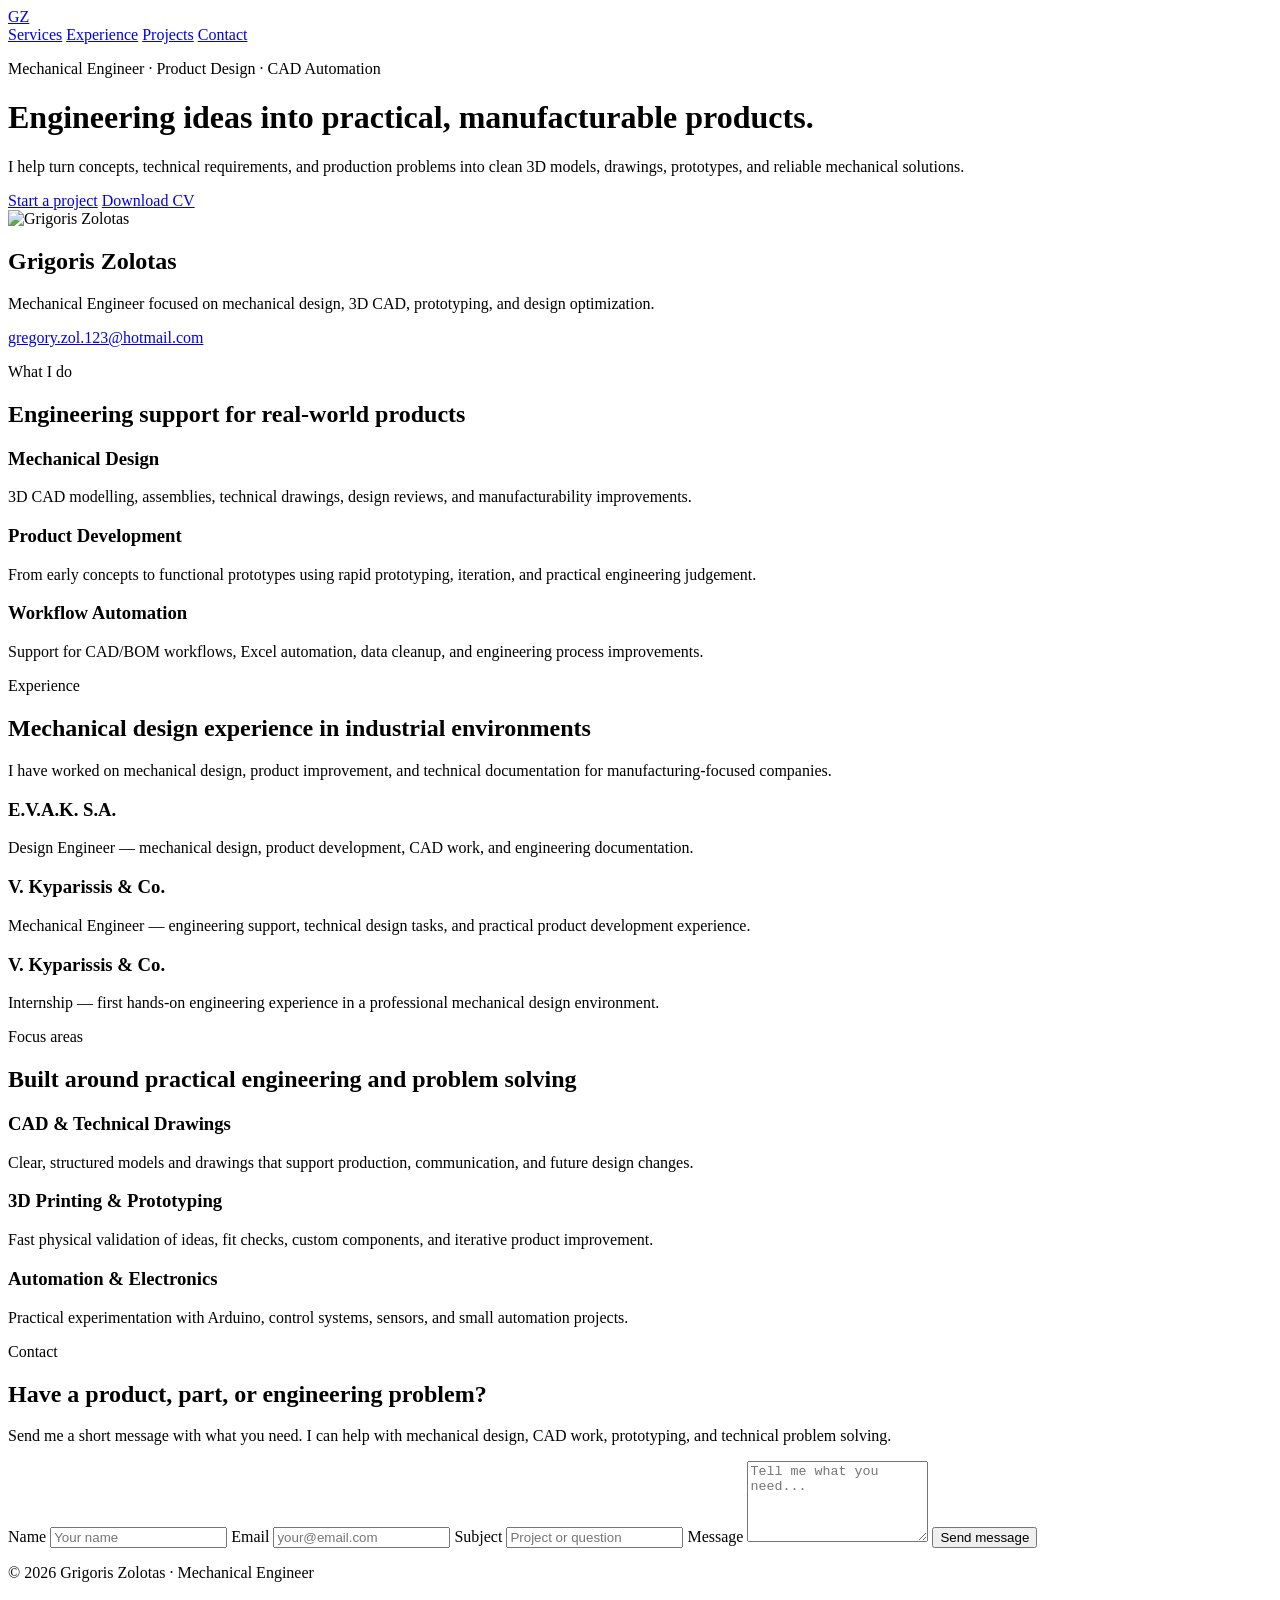
==== index.html @ 6bb9b3ea "Create upgraded English website version" ====
<!DOCTYPE html>
<html lang="en">
<head>
    <meta charset="UTF-8">
    <meta name="viewport" content="width=device-width, initial-scale=1.0">
    <meta name="description" content="Grigoris Zolotas is a mechanical engineer and product design specialist focused on 3D CAD, mechanical design, prototyping, and engineering problem solving.">
    <title>Grigoris Zolotas | Mechanical Engineer & Product Designer</title>
    <link rel="stylesheet" href="styles.css">
</head>
<body>
    <header class="hero" id="home">
        <nav class="navbar" aria-label="Main navigation">
            <a class="logo" href="#home">GZ</a>
            <div class="nav-links">
                <a href="#services">Services</a>
                <a href="#experience">Experience</a>
                <a href="#projects">Projects</a>
                <a href="#contact">Contact</a>
            </div>
        </nav>

        <div class="hero-grid">
            <div class="hero-copy">
                <p class="eyebrow">Mechanical Engineer · Product Design · CAD Automation</p>
                <h1>Engineering ideas into practical, manufacturable products.</h1>
                <p class="hero-text">I help turn concepts, technical requirements, and production problems into clean 3D models, drawings, prototypes, and reliable mechanical solutions.</p>
                <div class="hero-actions">
                    <a class="button primary" href="#contact">Start a project</a>
                    <a class="button secondary" href="Grigoris%20Zolotas.pdf" download>Download CV</a>
                </div>
            </div>

            <aside class="profile-card" aria-label="Profile summary">
                <img src="grigoris.jpg" alt="Grigoris Zolotas" class="profile-img">
                <h2>Grigoris Zolotas</h2>
                <p>Mechanical Engineer focused on mechanical design, 3D CAD, prototyping, and design optimization.</p>
                <a href="mailto:gregory.zol.123@hotmail.com">gregory.zol.123@hotmail.com</a>
            </aside>
        </div>
    </header>

    <main>
        <section class="section" id="services">
            <div class="section-heading">
                <p class="eyebrow">What I do</p>
                <h2>Engineering support for real-world products</h2>
            </div>
            <div class="cards three-columns">
                <article class="card">
                    <h3>Mechanical Design</h3>
                    <p>3D CAD modelling, assemblies, technical drawings, design reviews, and manufacturability improvements.</p>
                </article>
                <article class="card">
                    <h3>Product Development</h3>
                    <p>From early concepts to functional prototypes using rapid prototyping, iteration, and practical engineering judgement.</p>
                </article>
                <article class="card">
                    <h3>Workflow Automation</h3>
                    <p>Support for CAD/BOM workflows, Excel automation, data cleanup, and engineering process improvements.</p>
                </article>
            </div>
        </section>

        <section class="section split" id="experience">
            <div>
                <p class="eyebrow">Experience</p>
                <h2>Mechanical design experience in industrial environments</h2>
                <p>I have worked on mechanical design, product improvement, and technical documentation for manufacturing-focused companies.</p>
            </div>
            <div class="timeline">
                <article>
                    <h3>E.V.A.K. S.A.</h3>
                    <p>Design Engineer — mechanical design, product development, CAD work, and engineering documentation.</p>
                </article>
                <article>
                    <h3>V. Kyparissis & Co.</h3>
                    <p>Mechanical Engineer — engineering support, technical design tasks, and practical product development experience.</p>
                </article>
                <article>
                    <h3>V. Kyparissis & Co.</h3>
                    <p>Internship — first hands-on engineering experience in a professional mechanical design environment.</p>
                </article>
            </div>
        </section>

        <section class="section dark" id="projects">
            <div class="section-heading">
                <p class="eyebrow">Focus areas</p>
                <h2>Built around practical engineering and problem solving</h2>
            </div>
            <div class="cards three-columns">
                <article class="card dark-card">
                    <h3>CAD & Technical Drawings</h3>
                    <p>Clear, structured models and drawings that support production, communication, and future design changes.</p>
                </article>
                <article class="card dark-card">
                    <h3>3D Printing & Prototyping</h3>
                    <p>Fast physical validation of ideas, fit checks, custom components, and iterative product improvement.</p>
                </article>
                <article class="card dark-card">
                    <h3>Automation & Electronics</h3>
                    <p>Practical experimentation with Arduino, control systems, sensors, and small automation projects.</p>
                </article>
            </div>
        </section>

        <section class="section contact-section" id="contact">
            <div>
                <p class="eyebrow">Contact</p>
                <h2>Have a product, part, or engineering problem?</h2>
                <p>Send me a short message with what you need. I can help with mechanical design, CAD work, prototyping, and technical problem solving.</p>
            </div>

            <form class="contact-form" action="https://formspree.io/f/xovjndza" method="POST">
                <label for="name">Name</label>
                <input type="text" id="name" name="name" placeholder="Your name" required>

                <label for="email">Email</label>
                <input type="email" id="email" name="email" placeholder="your@email.com" required>

                <label for="subject">Subject</label>
                <input type="text" id="subject" name="subject" placeholder="Project or question" required>

                <label for="message">Message</label>
                <textarea id="message" name="message" rows="5" placeholder="Tell me what you need..." required></textarea>

                <button class="button primary" type="submit">Send message</button>
            </form>
        </section>
    </main>

    <footer class="footer">
        <p>© 2026 Grigoris Zolotas · Mechanical Engineer</p>
        <p><a href="mailto:gregory.zol.123@hotmail.com">gregory.zol.123@hotmail.com</a></p>
    </footer>
</body>
</html>
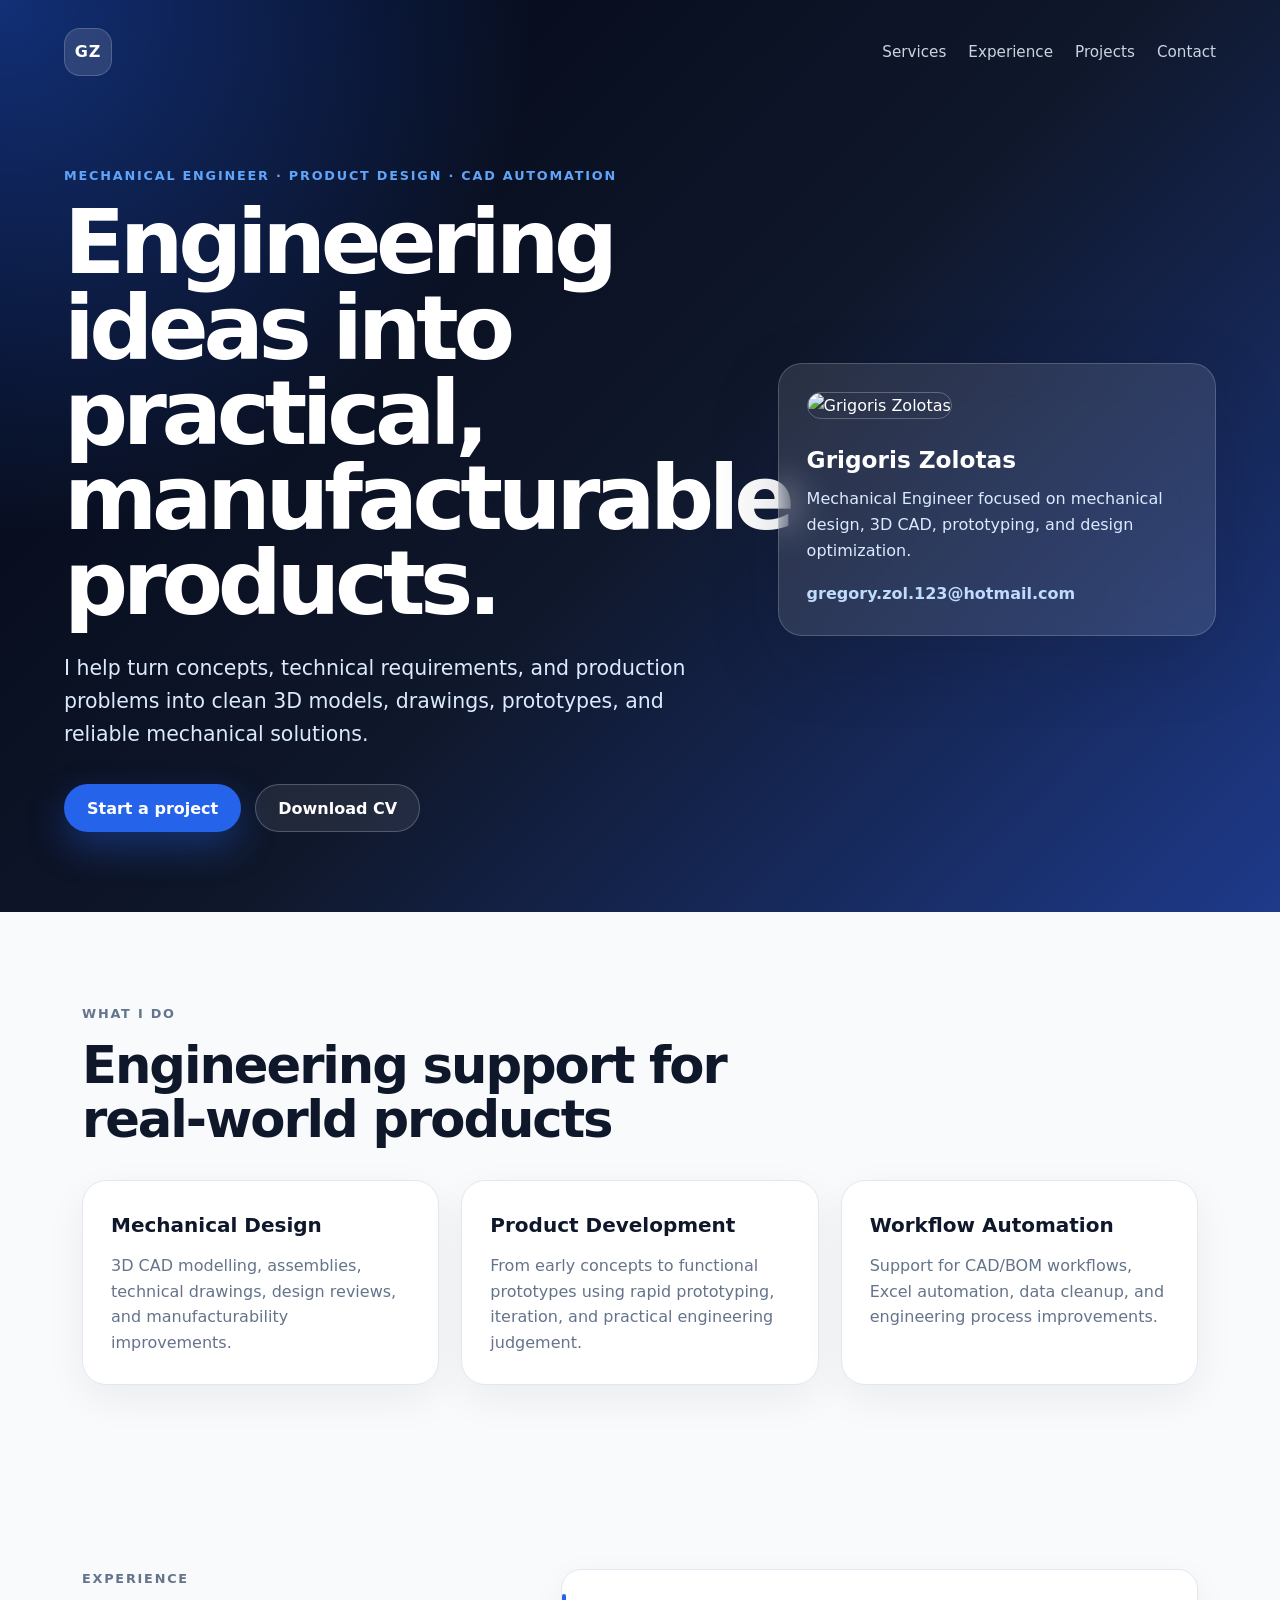
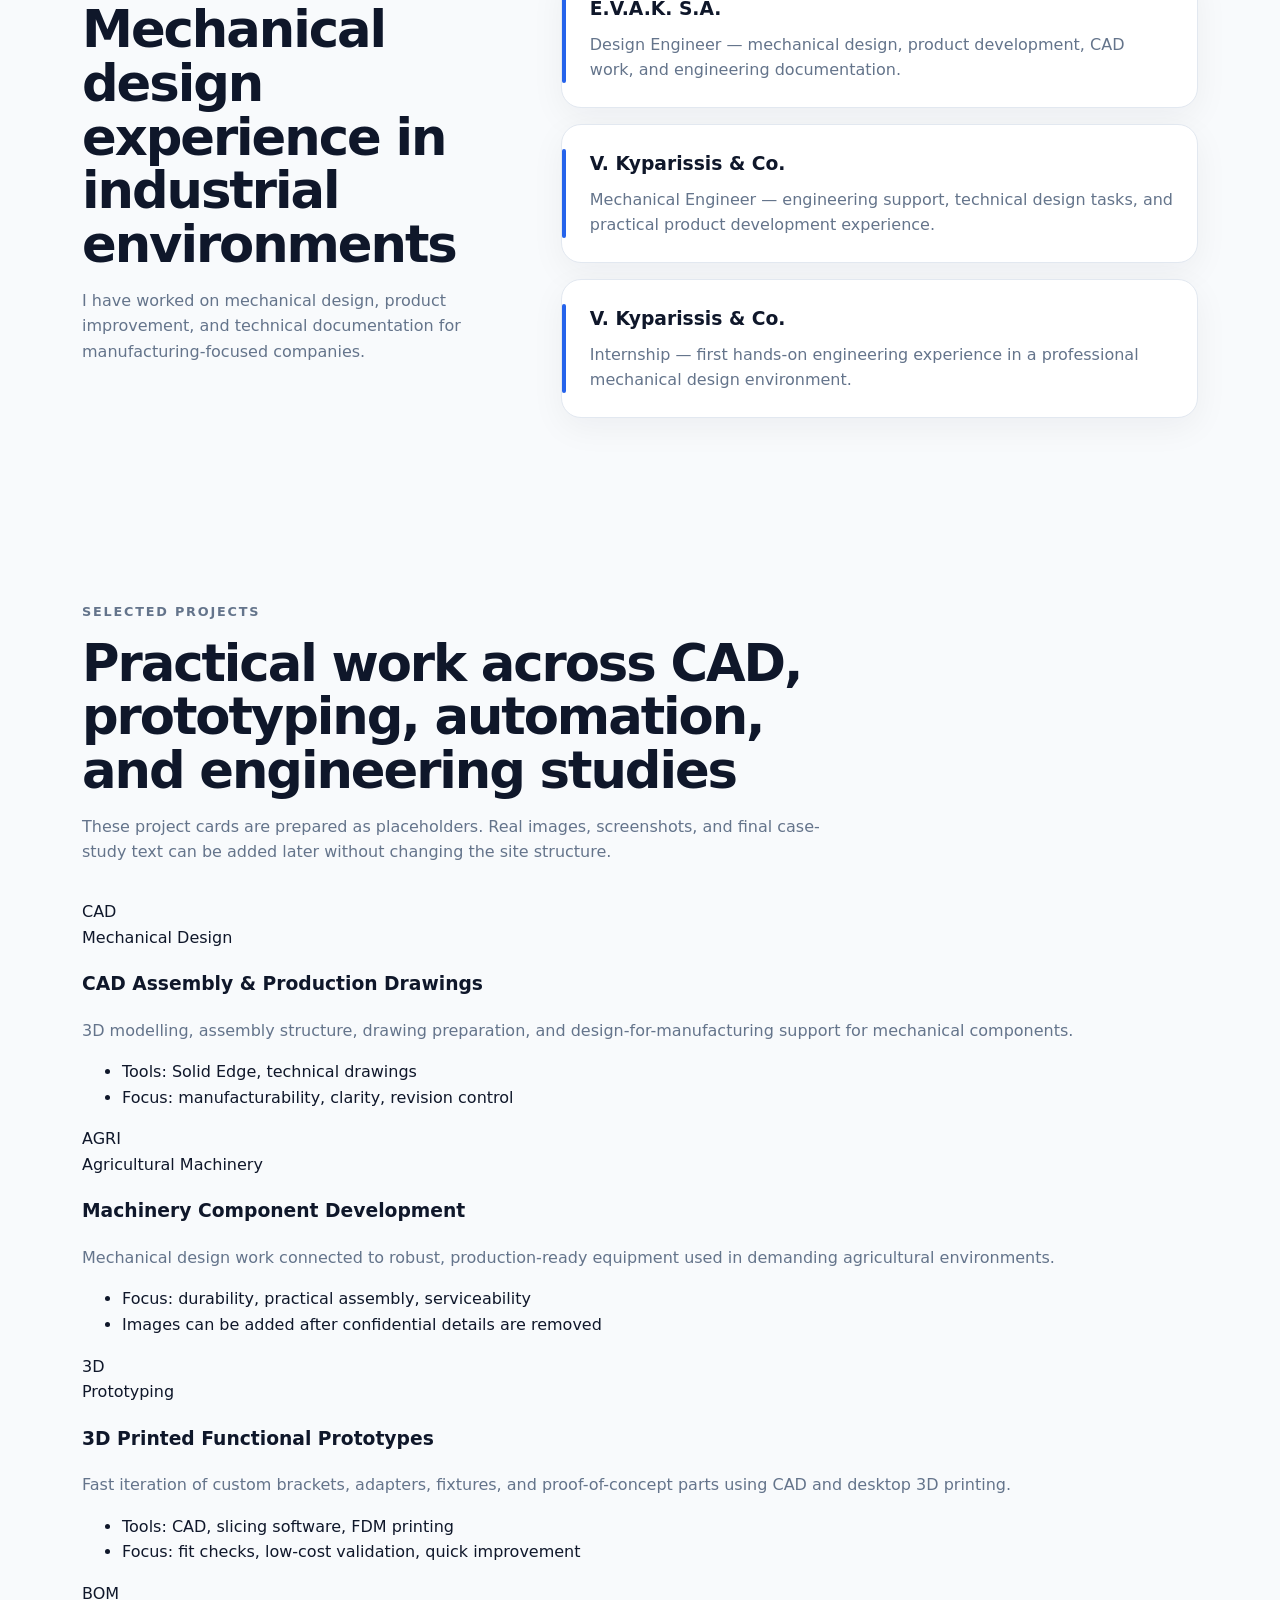
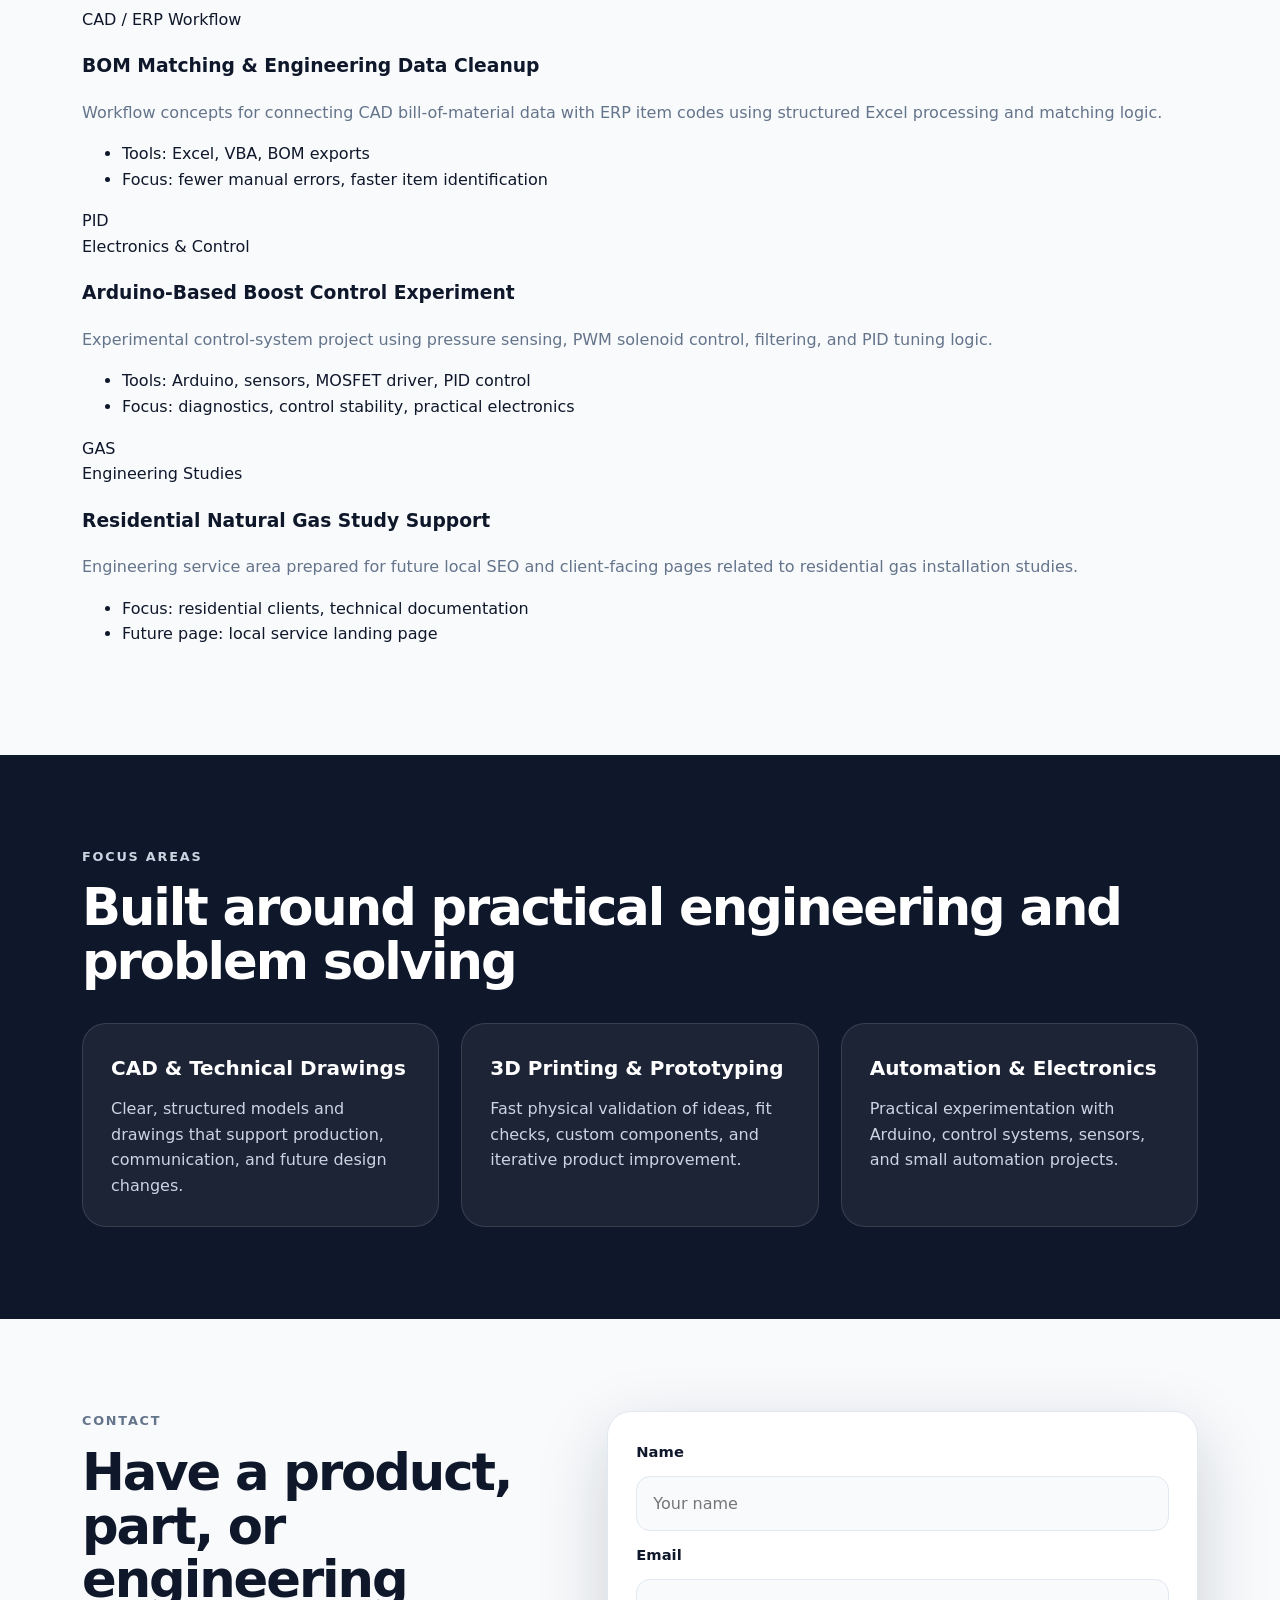
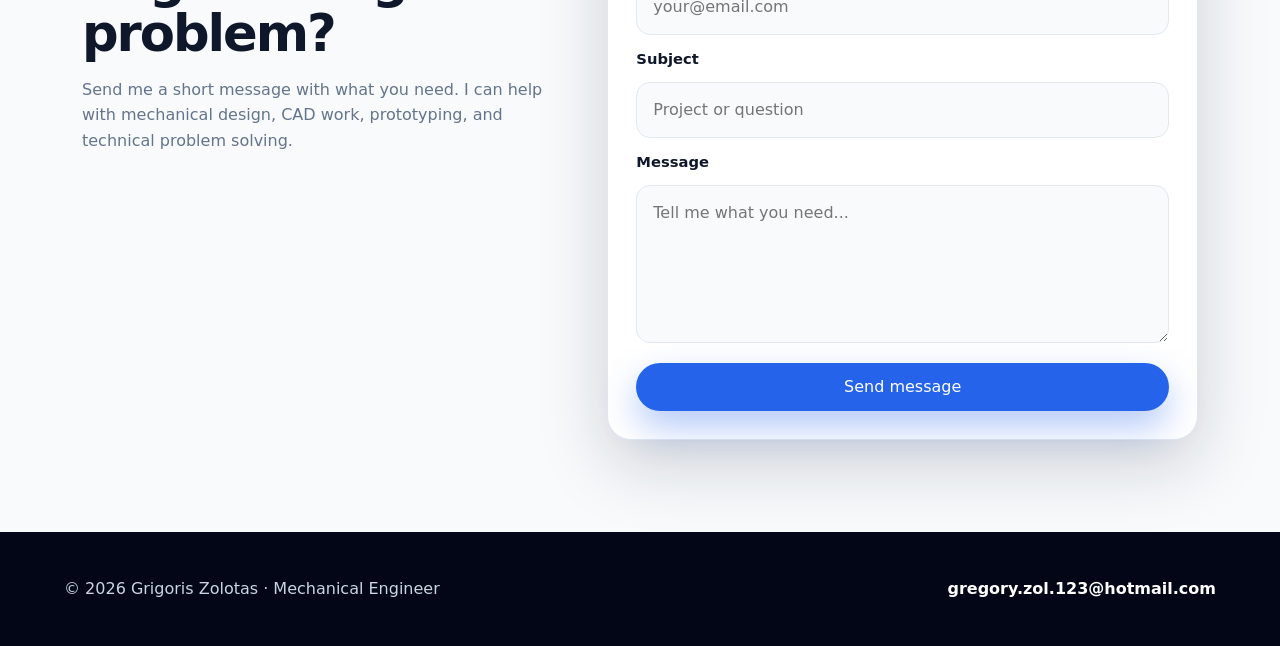
==== commit 259ca875: "Add selected projects placeholder section" ====
--- a/index.html
+++ b/index.html
@@ -14,7 +14,7 @@
             <div class="nav-links">
                 <a href="#services">Services</a>
                 <a href="#experience">Experience</a>
-                <a href="#projects">Projects</a>
+                <a href="#selected-projects">Projects</a>
                 <a href="#contact">Contact</a>
             </div>
         </nav>
@@ -83,6 +83,94 @@
             </div>
         </section>
 
+        <section class="section projects-section" id="selected-projects">
+            <div class="section-heading">
+                <p class="eyebrow">Selected projects</p>
+                <h2>Practical work across CAD, prototyping, automation, and engineering studies</h2>
+                <p>These project cards are prepared as placeholders. Real images, screenshots, and final case-study text can be added later without changing the site structure.</p>
+            </div>
+
+            <div class="project-grid">
+                <article class="project-card">
+                    <div class="project-visual">CAD</div>
+                    <div class="project-content">
+                        <span class="project-tag">Mechanical Design</span>
+                        <h3>CAD Assembly & Production Drawings</h3>
+                        <p>3D modelling, assembly structure, drawing preparation, and design-for-manufacturing support for mechanical components.</p>
+                        <ul>
+                            <li>Tools: Solid Edge, technical drawings</li>
+                            <li>Focus: manufacturability, clarity, revision control</li>
+                        </ul>
+                    </div>
+                </article>
+
+                <article class="project-card">
+                    <div class="project-visual">AGRI</div>
+                    <div class="project-content">
+                        <span class="project-tag">Agricultural Machinery</span>
+                        <h3>Machinery Component Development</h3>
+                        <p>Mechanical design work connected to robust, production-ready equipment used in demanding agricultural environments.</p>
+                        <ul>
+                            <li>Focus: durability, practical assembly, serviceability</li>
+                            <li>Images can be added after confidential details are removed</li>
+                        </ul>
+                    </div>
+                </article>
+
+                <article class="project-card">
+                    <div class="project-visual">3D</div>
+                    <div class="project-content">
+                        <span class="project-tag">Prototyping</span>
+                        <h3>3D Printed Functional Prototypes</h3>
+                        <p>Fast iteration of custom brackets, adapters, fixtures, and proof-of-concept parts using CAD and desktop 3D printing.</p>
+                        <ul>
+                            <li>Tools: CAD, slicing software, FDM printing</li>
+                            <li>Focus: fit checks, low-cost validation, quick improvement</li>
+                        </ul>
+                    </div>
+                </article>
+
+                <article class="project-card">
+                    <div class="project-visual">BOM</div>
+                    <div class="project-content">
+                        <span class="project-tag">CAD / ERP Workflow</span>
+                        <h3>BOM Matching & Engineering Data Cleanup</h3>
+                        <p>Workflow concepts for connecting CAD bill-of-material data with ERP item codes using structured Excel processing and matching logic.</p>
+                        <ul>
+                            <li>Tools: Excel, VBA, BOM exports</li>
+                            <li>Focus: fewer manual errors, faster item identification</li>
+                        </ul>
+                    </div>
+                </article>
+
+                <article class="project-card">
+                    <div class="project-visual">PID</div>
+                    <div class="project-content">
+                        <span class="project-tag">Electronics & Control</span>
+                        <h3>Arduino-Based Boost Control Experiment</h3>
+                        <p>Experimental control-system project using pressure sensing, PWM solenoid control, filtering, and PID tuning logic.</p>
+                        <ul>
+                            <li>Tools: Arduino, sensors, MOSFET driver, PID control</li>
+                            <li>Focus: diagnostics, control stability, practical electronics</li>
+                        </ul>
+                    </div>
+                </article>
+
+                <article class="project-card">
+                    <div class="project-visual">GAS</div>
+                    <div class="project-content">
+                        <span class="project-tag">Engineering Studies</span>
+                        <h3>Residential Natural Gas Study Support</h3>
+                        <p>Engineering service area prepared for future local SEO and client-facing pages related to residential gas installation studies.</p>
+                        <ul>
+                            <li>Focus: residential clients, technical documentation</li>
+                            <li>Future page: local service landing page</li>
+                        </ul>
+                    </div>
+                </article>
+            </div>
+        </section>
+
         <section class="section dark" id="projects">
             <div class="section-heading">
                 <p class="eyebrow">Focus areas</p>
--- a/styles.css
+++ b/styles.css
@@ -0,0 +1,404 @@
+:root {
+    --bg: #0f172a;
+    --bg-soft: #111827;
+    --panel: #ffffff;
+    --panel-soft: #f8fafc;
+    --text: #0f172a;
+    --muted: #64748b;
+    --muted-light: #cbd5e1;
+    --accent: #2563eb;
+    --accent-dark: #1d4ed8;
+    --accent-soft: #dbeafe;
+    --line: #e2e8f0;
+    --shadow: 0 24px 70px rgba(15, 23, 42, 0.18);
+    --radius: 24px;
+}
+
+* {
+    box-sizing: border-box;
+}
+
+html {
+    scroll-behavior: smooth;
+}
+
+body {
+    margin: 0;
+    font-family: Inter, ui-sans-serif, system-ui, -apple-system, BlinkMacSystemFont, "Segoe UI", sans-serif;
+    background: #f8fafc;
+    color: var(--text);
+    line-height: 1.6;
+}
+
+a {
+    color: inherit;
+    text-decoration: none;
+}
+
+.hero {
+    min-height: 92vh;
+    padding: 28px clamp(20px, 5vw, 72px) 80px;
+    background:
+        radial-gradient(circle at top left, rgba(37, 99, 235, 0.45), transparent 34%),
+        linear-gradient(135deg, #020617 0%, #0f172a 52%, #1e3a8a 100%);
+    color: #ffffff;
+    overflow: hidden;
+}
+
+.navbar {
+    max-width: 1180px;
+    margin: 0 auto;
+    display: flex;
+    align-items: center;
+    justify-content: space-between;
+    gap: 24px;
+}
+
+.logo {
+    width: 48px;
+    height: 48px;
+    display: inline-flex;
+    align-items: center;
+    justify-content: center;
+    border-radius: 16px;
+    background: rgba(255, 255, 255, 0.12);
+    border: 1px solid rgba(255, 255, 255, 0.18);
+    font-weight: 800;
+    letter-spacing: 0.06em;
+}
+
+.nav-links {
+    display: flex;
+    gap: 22px;
+    color: var(--muted-light);
+    font-size: 0.95rem;
+}
+
+.nav-links a:hover {
+    color: #ffffff;
+}
+
+.hero-grid {
+    max-width: 1180px;
+    margin: 90px auto 0;
+    display: grid;
+    grid-template-columns: minmax(0, 1.2fr) minmax(280px, 0.8fr);
+    gap: 56px;
+    align-items: center;
+}
+
+.eyebrow {
+    margin: 0 0 14px;
+    color: #60a5fa;
+    font-size: 0.8rem;
+    font-weight: 800;
+    letter-spacing: 0.14em;
+    text-transform: uppercase;
+}
+
+.hero h1 {
+    margin: 0;
+    max-width: 820px;
+    font-size: clamp(2.7rem, 7vw, 5.8rem);
+    line-height: 0.95;
+    letter-spacing: -0.06em;
+}
+
+.hero-text {
+    max-width: 650px;
+    margin: 26px 0 0;
+    color: #dbeafe;
+    font-size: clamp(1.05rem, 2vw, 1.28rem);
+}
+
+.hero-actions {
+    display: flex;
+    flex-wrap: wrap;
+    gap: 14px;
+    margin-top: 34px;
+}
+
+.button {
+    display: inline-flex;
+    align-items: center;
+    justify-content: center;
+    min-height: 48px;
+    padding: 0 22px;
+    border-radius: 999px;
+    border: 1px solid transparent;
+    font-weight: 800;
+    cursor: pointer;
+    transition: transform 0.18s ease, box-shadow 0.18s ease, background 0.18s ease;
+}
+
+.button:hover {
+    transform: translateY(-2px);
+}
+
+.button.primary {
+    background: var(--accent);
+    color: white;
+    box-shadow: 0 16px 36px rgba(37, 99, 235, 0.35);
+}
+
+.button.primary:hover {
+    background: var(--accent-dark);
+}
+
+.button.secondary {
+    border-color: rgba(255, 255, 255, 0.22);
+    color: white;
+    background: rgba(255, 255, 255, 0.08);
+}
+
+.profile-card {
+    background: rgba(255, 255, 255, 0.11);
+    border: 1px solid rgba(255, 255, 255, 0.18);
+    backdrop-filter: blur(18px);
+    border-radius: var(--radius);
+    padding: 28px;
+    box-shadow: var(--shadow);
+}
+
+.profile-img {
+    width: 100%;
+    aspect-ratio: 1 / 1;
+    object-fit: cover;
+    border-radius: 22px;
+    border: 1px solid rgba(255, 255, 255, 0.25);
+    margin-bottom: 22px;
+}
+
+.profile-card h2 {
+    margin: 0 0 8px;
+    font-size: 1.45rem;
+}
+
+.profile-card p {
+    color: #dbeafe;
+    margin: 0 0 18px;
+}
+
+.profile-card a {
+    color: #bfdbfe;
+    font-weight: 700;
+    word-break: break-word;
+}
+
+.section {
+    max-width: 1180px;
+    margin: 0 auto;
+    padding: 92px clamp(20px, 4vw, 32px);
+}
+
+.section-heading {
+    max-width: 760px;
+    margin-bottom: 34px;
+}
+
+.section h2 {
+    margin: 0;
+    font-size: clamp(2rem, 4vw, 3.25rem);
+    line-height: 1.05;
+    letter-spacing: -0.04em;
+}
+
+.section p {
+    color: var(--muted);
+}
+
+.cards {
+    display: grid;
+    gap: 22px;
+}
+
+.three-columns {
+    grid-template-columns: repeat(3, minmax(0, 1fr));
+}
+
+.card {
+    background: var(--panel);
+    border: 1px solid var(--line);
+    border-radius: var(--radius);
+    padding: 28px;
+    box-shadow: 0 14px 40px rgba(15, 23, 42, 0.06);
+}
+
+.card h3 {
+    margin: 0 0 12px;
+    font-size: 1.25rem;
+}
+
+.card p {
+    margin: 0;
+}
+
+.split {
+    display: grid;
+    grid-template-columns: 0.8fr 1.2fr;
+    gap: 54px;
+    align-items: start;
+}
+
+.timeline {
+    display: grid;
+    gap: 16px;
+}
+
+.timeline article {
+    position: relative;
+    padding: 24px 24px 24px 28px;
+    background: white;
+    border: 1px solid var(--line);
+    border-radius: 20px;
+    box-shadow: 0 10px 34px rgba(15, 23, 42, 0.05);
+}
+
+.timeline article::before {
+    content: "";
+    position: absolute;
+    left: 0;
+    top: 24px;
+    bottom: 24px;
+    width: 4px;
+    border-radius: 999px;
+    background: var(--accent);
+}
+
+.timeline h3 {
+    margin: 0 0 8px;
+}
+
+.timeline p {
+    margin: 0;
+}
+
+.dark {
+    max-width: none;
+    background: var(--bg);
+    color: white;
+    padding-left: max(clamp(20px, 4vw, 32px), calc((100vw - 1180px) / 2 + 32px));
+    padding-right: max(clamp(20px, 4vw, 32px), calc((100vw - 1180px) / 2 + 32px));
+}
+
+.dark .section-heading,
+.dark .cards {
+    max-width: 1180px;
+    margin-left: auto;
+    margin-right: auto;
+}
+
+.dark p {
+    color: var(--muted-light);
+}
+
+.dark-card {
+    background: rgba(255, 255, 255, 0.06);
+    border-color: rgba(255, 255, 255, 0.12);
+    box-shadow: none;
+}
+
+.contact-section {
+    display: grid;
+    grid-template-columns: 0.9fr 1.1fr;
+    gap: 42px;
+    align-items: start;
+}
+
+.contact-form {
+    background: white;
+    border: 1px solid var(--line);
+    border-radius: var(--radius);
+    padding: 28px;
+    box-shadow: var(--shadow);
+    display: grid;
+    gap: 12px;
+}
+
+.contact-form label {
+    font-weight: 800;
+    font-size: 0.92rem;
+}
+
+.contact-form input,
+.contact-form textarea {
+    width: 100%;
+    border: 1px solid var(--line);
+    border-radius: 14px;
+    padding: 14px 16px;
+    font: inherit;
+    color: var(--text);
+    background: var(--panel-soft);
+}
+
+.contact-form input:focus,
+.contact-form textarea:focus {
+    outline: 3px solid var(--accent-soft);
+    border-color: var(--accent);
+}
+
+.contact-form button {
+    margin-top: 8px;
+    border: 0;
+    font: inherit;
+}
+
+.footer {
+    display: flex;
+    justify-content: space-between;
+    gap: 20px;
+    padding: 28px clamp(20px, 5vw, 72px);
+    background: #020617;
+    color: var(--muted-light);
+}
+
+.footer a {
+    color: white;
+    font-weight: 700;
+}
+
+@media (max-width: 900px) {
+    .hero-grid,
+    .split,
+    .contact-section {
+        grid-template-columns: 1fr;
+    }
+
+    .three-columns {
+        grid-template-columns: 1fr;
+    }
+
+    .hero-grid {
+        margin-top: 60px;
+    }
+
+    .profile-card {
+        max-width: 440px;
+    }
+}
+
+@media (max-width: 640px) {
+    .hero {
+        padding-top: 20px;
+    }
+
+    .navbar {
+        align-items: flex-start;
+    }
+
+    .nav-links {
+        flex-wrap: wrap;
+        justify-content: flex-end;
+        gap: 10px 14px;
+        font-size: 0.88rem;
+    }
+
+    .section {
+        padding-top: 68px;
+        padding-bottom: 68px;
+    }
+
+    .footer {
+        flex-direction: column;
+    }
+}
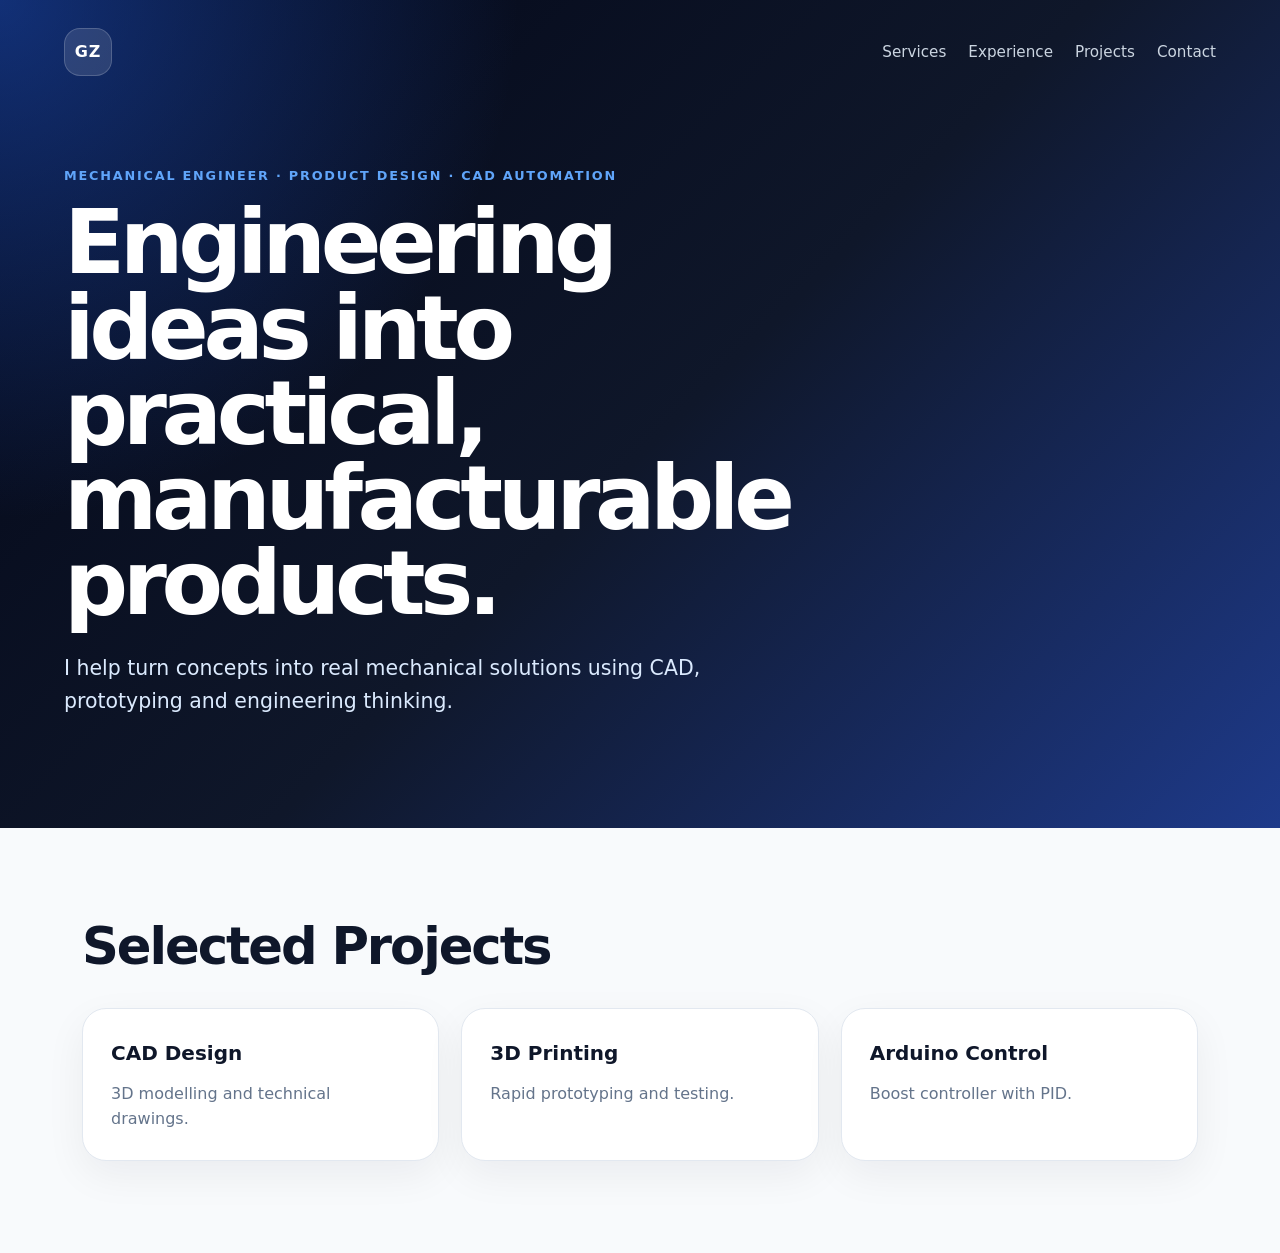
==== commit 7b2070be: "Publish upgraded website version" ====
--- a/index.html
+++ b/index.html
@@ -9,7 +9,7 @@
 </head>
 <body>
     <header class="hero" id="home">
-        <nav class="navbar" aria-label="Main navigation">
+        <nav class="navbar">
             <a class="logo" href="#home">GZ</a>
             <div class="nav-links">
                 <a href="#services">Services</a>
@@ -20,206 +20,25 @@
         </nav>
 
         <div class="hero-grid">
-            <div class="hero-copy">
+            <div>
                 <p class="eyebrow">Mechanical Engineer · Product Design · CAD Automation</p>
                 <h1>Engineering ideas into practical, manufacturable products.</h1>
-                <p class="hero-text">I help turn concepts, technical requirements, and production problems into clean 3D models, drawings, prototypes, and reliable mechanical solutions.</p>
-                <div class="hero-actions">
-                    <a class="button primary" href="#contact">Start a project</a>
-                    <a class="button secondary" href="Grigoris%20Zolotas.pdf" download>Download CV</a>
-                </div>
+                <p class="hero-text">I help turn concepts into real mechanical solutions using CAD, prototyping and engineering thinking.</p>
             </div>
-
-            <aside class="profile-card" aria-label="Profile summary">
-                <img src="grigoris.jpg" alt="Grigoris Zolotas" class="profile-img">
-                <h2>Grigoris Zolotas</h2>
-                <p>Mechanical Engineer focused on mechanical design, 3D CAD, prototyping, and design optimization.</p>
-                <a href="mailto:gregory.zol.123@hotmail.com">gregory.zol.123@hotmail.com</a>
-            </aside>
         </div>
     </header>
 
     <main>
-        <section class="section" id="services">
+        <section class="section" id="selected-projects">
             <div class="section-heading">
-                <p class="eyebrow">What I do</p>
-                <h2>Engineering support for real-world products</h2>
+                <h2>Selected Projects</h2>
             </div>
             <div class="cards three-columns">
-                <article class="card">
-                    <h3>Mechanical Design</h3>
-                    <p>3D CAD modelling, assemblies, technical drawings, design reviews, and manufacturability improvements.</p>
-                </article>
-                <article class="card">
-                    <h3>Product Development</h3>
-                    <p>From early concepts to functional prototypes using rapid prototyping, iteration, and practical engineering judgement.</p>
-                </article>
-                <article class="card">
-                    <h3>Workflow Automation</h3>
-                    <p>Support for CAD/BOM workflows, Excel automation, data cleanup, and engineering process improvements.</p>
-                </article>
+                <article class="card"><h3>CAD Design</h3><p>3D modelling and technical drawings.</p></article>
+                <article class="card"><h3>3D Printing</h3><p>Rapid prototyping and testing.</p></article>
+                <article class="card"><h3>Arduino Control</h3><p>Boost controller with PID.</p></article>
             </div>
         </section>
-
-        <section class="section split" id="experience">
-            <div>
-                <p class="eyebrow">Experience</p>
-                <h2>Mechanical design experience in industrial environments</h2>
-                <p>I have worked on mechanical design, product improvement, and technical documentation for manufacturing-focused companies.</p>
-            </div>
-            <div class="timeline">
-                <article>
-                    <h3>E.V.A.K. S.A.</h3>
-                    <p>Design Engineer — mechanical design, product development, CAD work, and engineering documentation.</p>
-                </article>
-                <article>
-                    <h3>V. Kyparissis & Co.</h3>
-                    <p>Mechanical Engineer — engineering support, technical design tasks, and practical product development experience.</p>
-                </article>
-                <article>
-                    <h3>V. Kyparissis & Co.</h3>
-                    <p>Internship — first hands-on engineering experience in a professional mechanical design environment.</p>
-                </article>
-            </div>
-        </section>
-
-        <section class="section projects-section" id="selected-projects">
-            <div class="section-heading">
-                <p class="eyebrow">Selected projects</p>
-                <h2>Practical work across CAD, prototyping, automation, and engineering studies</h2>
-                <p>These project cards are prepared as placeholders. Real images, screenshots, and final case-study text can be added later without changing the site structure.</p>
-            </div>
-
-            <div class="project-grid">
-                <article class="project-card">
-                    <div class="project-visual">CAD</div>
-                    <div class="project-content">
-                        <span class="project-tag">Mechanical Design</span>
-                        <h3>CAD Assembly & Production Drawings</h3>
-                        <p>3D modelling, assembly structure, drawing preparation, and design-for-manufacturing support for mechanical components.</p>
-                        <ul>
-                            <li>Tools: Solid Edge, technical drawings</li>
-                            <li>Focus: manufacturability, clarity, revision control</li>
-                        </ul>
-                    </div>
-                </article>
-
-                <article class="project-card">
-                    <div class="project-visual">AGRI</div>
-                    <div class="project-content">
-                        <span class="project-tag">Agricultural Machinery</span>
-                        <h3>Machinery Component Development</h3>
-                        <p>Mechanical design work connected to robust, production-ready equipment used in demanding agricultural environments.</p>
-                        <ul>
-                            <li>Focus: durability, practical assembly, serviceability</li>
-                            <li>Images can be added after confidential details are removed</li>
-                        </ul>
-                    </div>
-                </article>
-
-                <article class="project-card">
-                    <div class="project-visual">3D</div>
-                    <div class="project-content">
-                        <span class="project-tag">Prototyping</span>
-                        <h3>3D Printed Functional Prototypes</h3>
-                        <p>Fast iteration of custom brackets, adapters, fixtures, and proof-of-concept parts using CAD and desktop 3D printing.</p>
-                        <ul>
-                            <li>Tools: CAD, slicing software, FDM printing</li>
-                            <li>Focus: fit checks, low-cost validation, quick improvement</li>
-                        </ul>
-                    </div>
-                </article>
-
-                <article class="project-card">
-                    <div class="project-visual">BOM</div>
-                    <div class="project-content">
-                        <span class="project-tag">CAD / ERP Workflow</span>
-                        <h3>BOM Matching & Engineering Data Cleanup</h3>
-                        <p>Workflow concepts for connecting CAD bill-of-material data with ERP item codes using structured Excel processing and matching logic.</p>
-                        <ul>
-                            <li>Tools: Excel, VBA, BOM exports</li>
-                            <li>Focus: fewer manual errors, faster item identification</li>
-                        </ul>
-                    </div>
-                </article>
-
-                <article class="project-card">
-                    <div class="project-visual">PID</div>
-                    <div class="project-content">
-                        <span class="project-tag">Electronics & Control</span>
-                        <h3>Arduino-Based Boost Control Experiment</h3>
-                        <p>Experimental control-system project using pressure sensing, PWM solenoid control, filtering, and PID tuning logic.</p>
-                        <ul>
-                            <li>Tools: Arduino, sensors, MOSFET driver, PID control</li>
-                            <li>Focus: diagnostics, control stability, practical electronics</li>
-                        </ul>
-                    </div>
-                </article>
-
-                <article class="project-card">
-                    <div class="project-visual">GAS</div>
-                    <div class="project-content">
-                        <span class="project-tag">Engineering Studies</span>
-                        <h3>Residential Natural Gas Study Support</h3>
-                        <p>Engineering service area prepared for future local SEO and client-facing pages related to residential gas installation studies.</p>
-                        <ul>
-                            <li>Focus: residential clients, technical documentation</li>
-                            <li>Future page: local service landing page</li>
-                        </ul>
-                    </div>
-                </article>
-            </div>
-        </section>
-
-        <section class="section dark" id="projects">
-            <div class="section-heading">
-                <p class="eyebrow">Focus areas</p>
-                <h2>Built around practical engineering and problem solving</h2>
-            </div>
-            <div class="cards three-columns">
-                <article class="card dark-card">
-                    <h3>CAD & Technical Drawings</h3>
-                    <p>Clear, structured models and drawings that support production, communication, and future design changes.</p>
-                </article>
-                <article class="card dark-card">
-                    <h3>3D Printing & Prototyping</h3>
-                    <p>Fast physical validation of ideas, fit checks, custom components, and iterative product improvement.</p>
-                </article>
-                <article class="card dark-card">
-                    <h3>Automation & Electronics</h3>
-                    <p>Practical experimentation with Arduino, control systems, sensors, and small automation projects.</p>
-                </article>
-            </div>
-        </section>
-
-        <section class="section contact-section" id="contact">
-            <div>
-                <p class="eyebrow">Contact</p>
-                <h2>Have a product, part, or engineering problem?</h2>
-                <p>Send me a short message with what you need. I can help with mechanical design, CAD work, prototyping, and technical problem solving.</p>
-            </div>
-
-            <form class="contact-form" action="https://formspree.io/f/xovjndza" method="POST">
-                <label for="name">Name</label>
-                <input type="text" id="name" name="name" placeholder="Your name" required>
-
-                <label for="email">Email</label>
-                <input type="email" id="email" name="email" placeholder="your@email.com" required>
-
-                <label for="subject">Subject</label>
-                <input type="text" id="subject" name="subject" placeholder="Project or question" required>
-
-                <label for="message">Message</label>
-                <textarea id="message" name="message" rows="5" placeholder="Tell me what you need..." required></textarea>
-
-                <button class="button primary" type="submit">Send message</button>
-            </form>
-        </section>
     </main>
-
-    <footer class="footer">
-        <p>© 2026 Grigoris Zolotas · Mechanical Engineer</p>
-        <p><a href="mailto:gregory.zol.123@hotmail.com">gregory.zol.123@hotmail.com</a></p>
-    </footer>
 </body>
 </html>
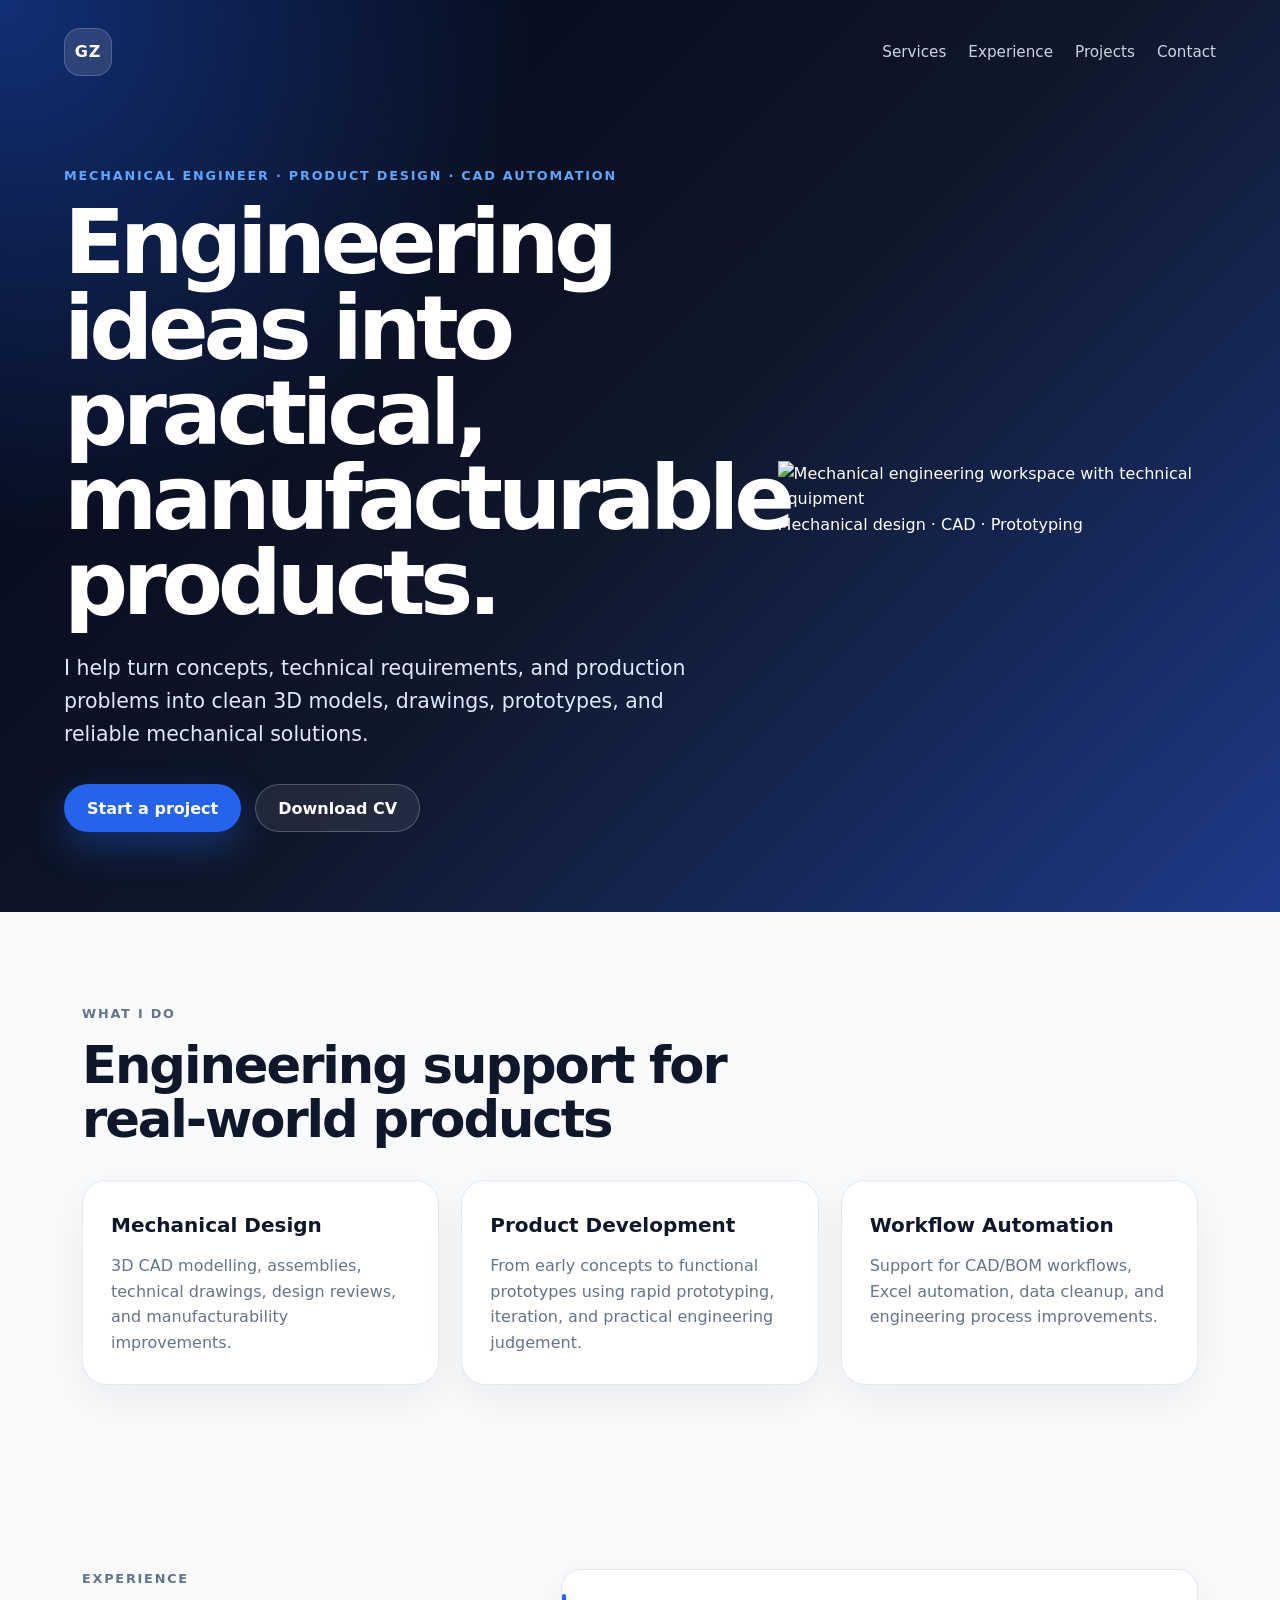
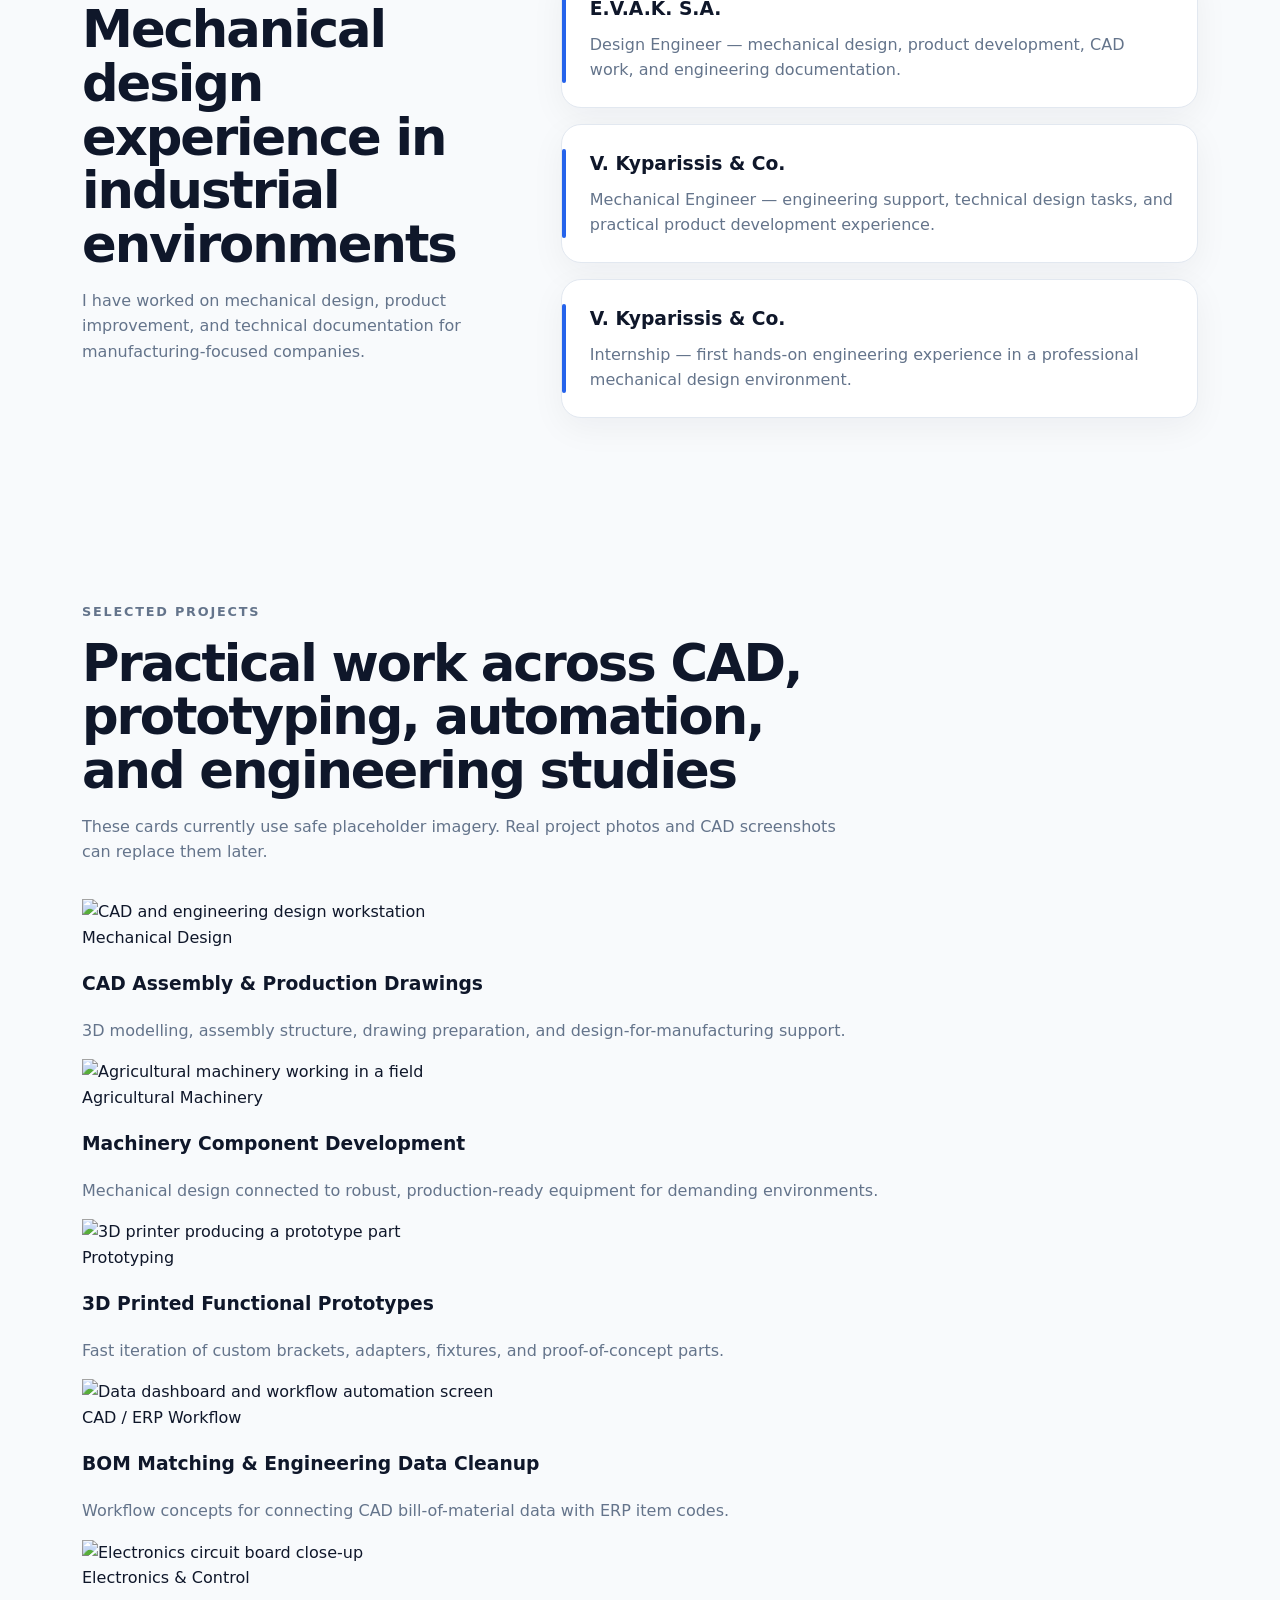
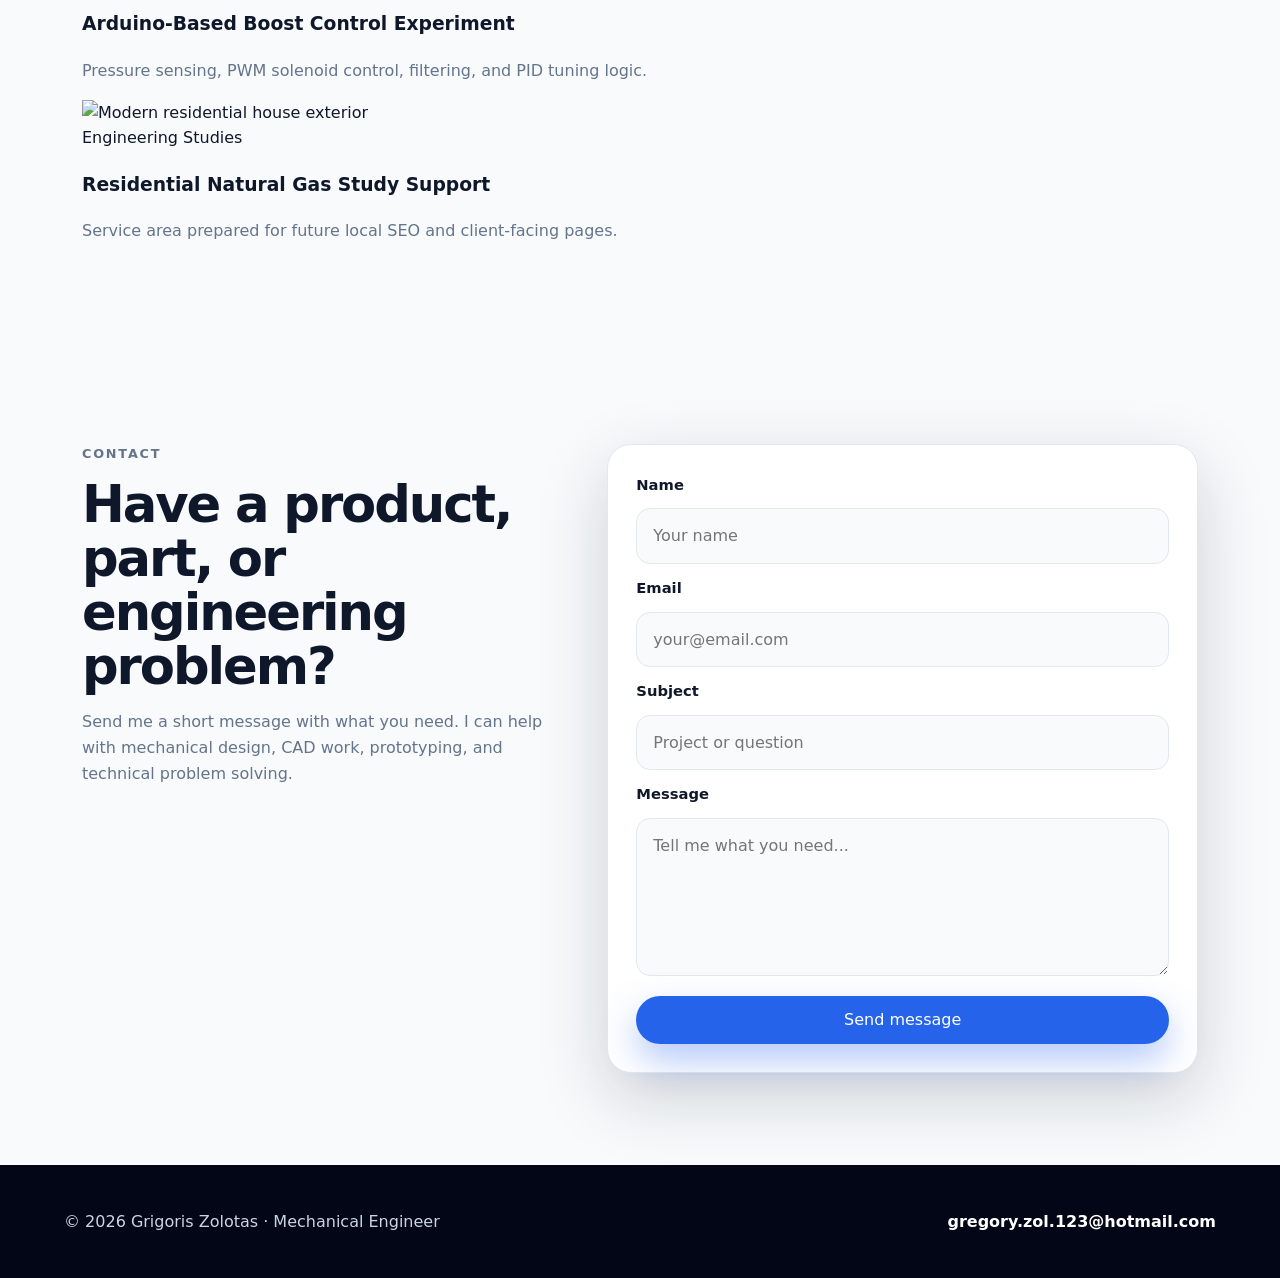
==== commit a6290d7b: "Add images and restore full portfolio layout" ====
--- a/index.html
+++ b/index.html
@@ -20,25 +20,95 @@
         </nav>
 
         <div class="hero-grid">
-            <div>
+            <div class="hero-copy">
                 <p class="eyebrow">Mechanical Engineer · Product Design · CAD Automation</p>
                 <h1>Engineering ideas into practical, manufacturable products.</h1>
-                <p class="hero-text">I help turn concepts into real mechanical solutions using CAD, prototyping and engineering thinking.</p>
+                <p class="hero-text">I help turn concepts, technical requirements, and production problems into clean 3D models, drawings, prototypes, and reliable mechanical solutions.</p>
+                <div class="hero-actions">
+                    <a class="button primary" href="#contact">Start a project</a>
+                    <a class="button secondary" href="Grigoris%20Zolotas.pdf" download>Download CV</a>
+                </div>
             </div>
+            <aside class="hero-image-card">
+                <img src="https://images.unsplash.com/photo-1581092160562-40aa08e78837?auto=format&fit=crop&w=900&q=80" alt="Mechanical engineering workspace with technical equipment">
+                <div class="image-caption">Mechanical design · CAD · Prototyping</div>
+            </aside>
         </div>
     </header>
 
     <main>
-        <section class="section" id="selected-projects">
+        <section class="section" id="services">
             <div class="section-heading">
-                <h2>Selected Projects</h2>
+                <p class="eyebrow">What I do</p>
+                <h2>Engineering support for real-world products</h2>
             </div>
             <div class="cards three-columns">
-                <article class="card"><h3>CAD Design</h3><p>3D modelling and technical drawings.</p></article>
-                <article class="card"><h3>3D Printing</h3><p>Rapid prototyping and testing.</p></article>
-                <article class="card"><h3>Arduino Control</h3><p>Boost controller with PID.</p></article>
+                <article class="card"><h3>Mechanical Design</h3><p>3D CAD modelling, assemblies, technical drawings, design reviews, and manufacturability improvements.</p></article>
+                <article class="card"><h3>Product Development</h3><p>From early concepts to functional prototypes using rapid prototyping, iteration, and practical engineering judgement.</p></article>
+                <article class="card"><h3>Workflow Automation</h3><p>Support for CAD/BOM workflows, Excel automation, data cleanup, and engineering process improvements.</p></article>
             </div>
         </section>
+
+        <section class="section split" id="experience">
+            <div>
+                <p class="eyebrow">Experience</p>
+                <h2>Mechanical design experience in industrial environments</h2>
+                <p>I have worked on mechanical design, product improvement, and technical documentation for manufacturing-focused companies.</p>
+            </div>
+            <div class="timeline">
+                <article><h3>E.V.A.K. S.A.</h3><p>Design Engineer — mechanical design, product development, CAD work, and engineering documentation.</p></article>
+                <article><h3>V. Kyparissis & Co.</h3><p>Mechanical Engineer — engineering support, technical design tasks, and practical product development experience.</p></article>
+                <article><h3>V. Kyparissis & Co.</h3><p>Internship — first hands-on engineering experience in a professional mechanical design environment.</p></article>
+            </div>
+        </section>
+
+        <section class="section projects-section" id="selected-projects">
+            <div class="section-heading">
+                <p class="eyebrow">Selected projects</p>
+                <h2>Practical work across CAD, prototyping, automation, and engineering studies</h2>
+                <p>These cards currently use safe placeholder imagery. Real project photos and CAD screenshots can replace them later.</p>
+            </div>
+
+            <div class="project-grid">
+                <article class="project-card">
+                    <img src="https://images.unsplash.com/photo-1581092335878-2d9ff86ca2bf?auto=format&fit=crop&w=900&q=80" alt="CAD and engineering design workstation">
+                    <div class="project-content"><span class="project-tag">Mechanical Design</span><h3>CAD Assembly & Production Drawings</h3><p>3D modelling, assembly structure, drawing preparation, and design-for-manufacturing support.</p></div>
+                </article>
+                <article class="project-card">
+                    <img src="https://images.unsplash.com/photo-1500937386664-56d1dfef3854?auto=format&fit=crop&w=900&q=80" alt="Agricultural machinery working in a field">
+                    <div class="project-content"><span class="project-tag">Agricultural Machinery</span><h3>Machinery Component Development</h3><p>Mechanical design connected to robust, production-ready equipment for demanding environments.</p></div>
+                </article>
+                <article class="project-card">
+                    <img src="https://images.unsplash.com/photo-1631744591853-998c4308bbb0?auto=format&fit=crop&w=900&q=80" alt="3D printer producing a prototype part">
+                    <div class="project-content"><span class="project-tag">Prototyping</span><h3>3D Printed Functional Prototypes</h3><p>Fast iteration of custom brackets, adapters, fixtures, and proof-of-concept parts.</p></div>
+                </article>
+                <article class="project-card">
+                    <img src="https://images.unsplash.com/photo-1551288049-bebda4e38f71?auto=format&fit=crop&w=900&q=80" alt="Data dashboard and workflow automation screen">
+                    <div class="project-content"><span class="project-tag">CAD / ERP Workflow</span><h3>BOM Matching & Engineering Data Cleanup</h3><p>Workflow concepts for connecting CAD bill-of-material data with ERP item codes.</p></div>
+                </article>
+                <article class="project-card">
+                    <img src="https://images.unsplash.com/photo-1518770660439-4636190af475?auto=format&fit=crop&w=900&q=80" alt="Electronics circuit board close-up">
+                    <div class="project-content"><span class="project-tag">Electronics & Control</span><h3>Arduino-Based Boost Control Experiment</h3><p>Pressure sensing, PWM solenoid control, filtering, and PID tuning logic.</p></div>
+                </article>
+                <article class="project-card">
+                    <img src="https://images.unsplash.com/photo-1494526585095-c41746248156?auto=format&fit=crop&w=900&q=80" alt="Modern residential house exterior">
+                    <div class="project-content"><span class="project-tag">Engineering Studies</span><h3>Residential Natural Gas Study Support</h3><p>Service area prepared for future local SEO and client-facing pages.</p></div>
+                </article>
+            </div>
+        </section>
+
+        <section class="section contact-section" id="contact">
+            <div><p class="eyebrow">Contact</p><h2>Have a product, part, or engineering problem?</h2><p>Send me a short message with what you need. I can help with mechanical design, CAD work, prototyping, and technical problem solving.</p></div>
+            <form class="contact-form" action="https://formspree.io/f/xovjndza" method="POST">
+                <label for="name">Name</label><input type="text" id="name" name="name" placeholder="Your name" required>
+                <label for="email">Email</label><input type="email" id="email" name="email" placeholder="your@email.com" required>
+                <label for="subject">Subject</label><input type="text" id="subject" name="subject" placeholder="Project or question" required>
+                <label for="message">Message</label><textarea id="message" name="message" rows="5" placeholder="Tell me what you need..." required></textarea>
+                <button class="button primary" type="submit">Send message</button>
+            </form>
+        </section>
     </main>
+
+    <footer class="footer"><p>© 2026 Grigoris Zolotas · Mechanical Engineer</p><p><a href="mailto:gregory.zol.123@hotmail.com">gregory.zol.123@hotmail.com</a></p></footer>
 </body>
-</html>
+</html>
